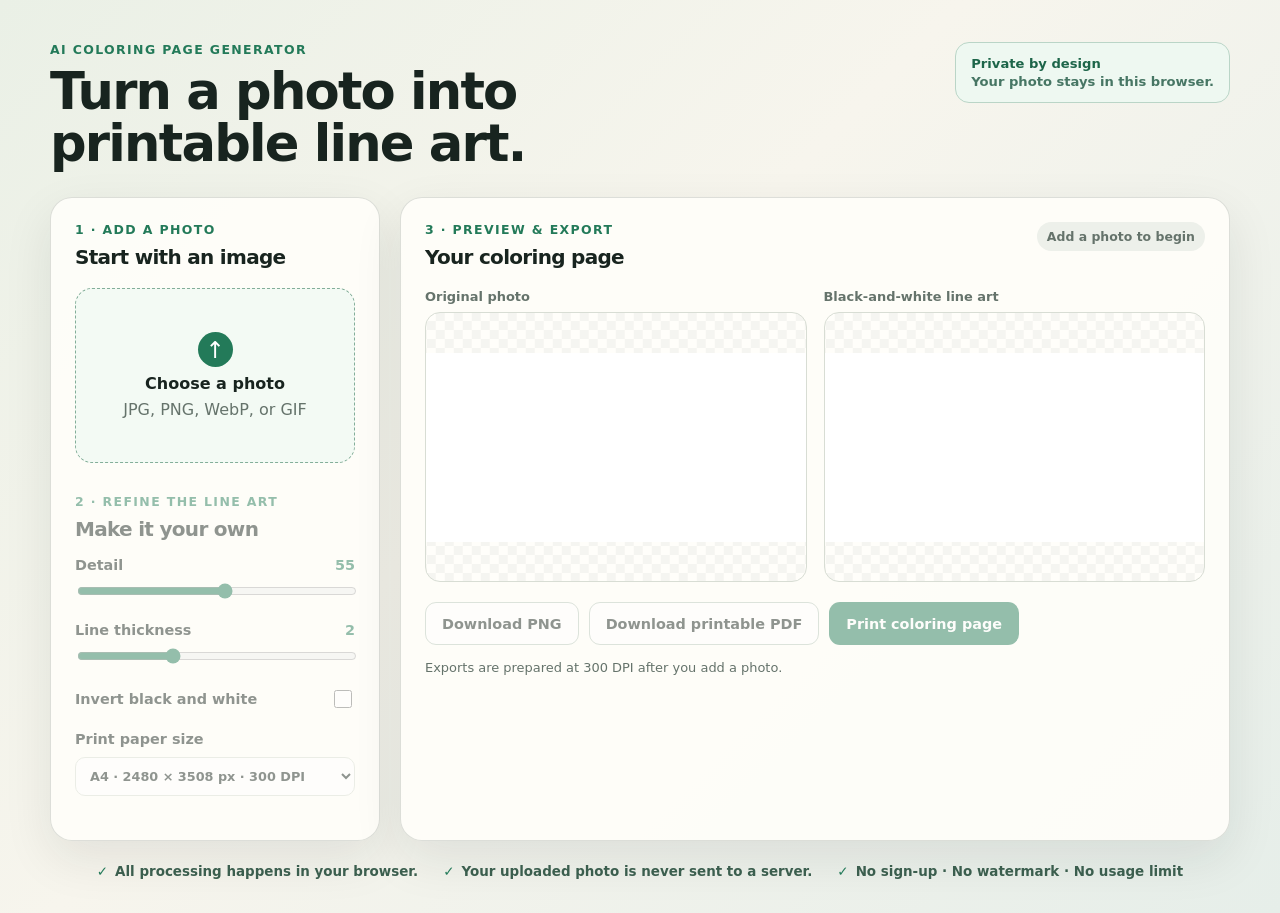
==== index.html @ 428c90bd "Add AI coloring page generator (photo to printable line art)" ====
<!doctype html>
<html lang="en">
<head>
  <meta charset="utf-8">
  <meta name="viewport" content="width=device-width, initial-scale=1">
  <meta name="description" content="AI Coloring Page Generator: turn a photo into printable black-and-white line art in your browser.">
  <title>AI Coloring Page Generator</title>
  <link rel="stylesheet" href="styles.css">
</head>
<body>
  <main class="app-shell">
    <header class="topbar">
      <div>
        <p class="eyebrow">AI Coloring Page Generator</p>
        <h1>Turn a photo into printable line art.</h1>
      </div>
      <p class="privacy-badge">Private by design<br><span>Your photo stays in this browser.</span></p>
    </header>

    <section class="workspace" aria-label="AI coloring page generator">
      <section class="panel controls-panel">
        <div class="panel-heading">
          <p class="step">1 · Add a photo</p>
          <h2>Start with an image</h2>
        </div>
        <label id="dropzone" class="dropzone" for="file-input">
          <input id="file-input" type="file" accept="image/jpeg,image/png,image/webp,image/gif" hidden>
          <span class="upload-icon" aria-hidden="true">↑</span>
          <strong>Choose a photo</strong>
          <span>JPG, PNG, WebP, or GIF</span>
        </label>

        <div id="controls" class="controls is-disabled" aria-disabled="true">
          <div class="panel-heading control-heading">
            <p class="step">2 · Refine the line art</p>
            <h2>Make it your own</h2>
          </div>
          <label class="range-row" for="detail">
            <span>Detail <output id="detail-value">55</output></span>
            <input id="detail" type="range" min="10" max="95" value="55">
          </label>
          <label class="range-row" for="thickness">
            <span>Line thickness <output id="thickness-value">2</output></span>
            <input id="thickness" type="range" min="1" max="4" value="2">
          </label>
          <label class="toggle-row" for="invert">
            <span>Invert black and white</span>
            <input id="invert" type="checkbox">
          </label>
          <label class="paper-row" for="paper-size">
            <span>Print paper size</span>
            <select id="paper-size">
              <option value="a4">A4 · 2480 × 3508 px · 300 DPI</option>
              <option value="letter">US Letter · 2550 × 3300 px · 300 DPI</option>
            </select>
          </label>
        </div>
      </section>

      <section class="panel preview-panel">
        <div class="preview-header">
          <div>
            <p class="step">3 · Preview & export</p>
            <h2>Your coloring page</h2>
          </div>
          <span id="status" class="status" role="status">Add a photo to begin</span>
        </div>
        <div class="canvases">
          <figure>
            <figcaption>Original photo</figcaption>
            <div class="canvas-frame"><canvas id="source-canvas" aria-label="Uploaded photo preview"></canvas><span id="source-empty">Your photo will appear here</span></div>
          </figure>
          <figure>
            <figcaption>Black-and-white line art</figcaption>
            <div class="canvas-frame"><canvas id="result-canvas" aria-label="Generated black-and-white line art preview"></canvas><span id="result-empty">Your line art will appear here</span></div>
          </figure>
        </div>
        <div id="exports" class="exports is-disabled" aria-disabled="true">
          <button id="download-png" class="button secondary" type="button">Download PNG</button>
          <button id="download-pdf" class="button secondary" type="button">Download printable PDF</button>
          <button id="print-page" class="button primary" type="button">Print coloring page</button>
        </div>
        <p id="export-note" class="export-note">Exports are prepared at 300 DPI after you add a photo.</p>
      </section>
    </section>

    <section class="trust-strip" aria-label="Privacy and access details">
      <span>All processing happens in your browser.</span>
      <span>Your uploaded photo is never sent to a server.</span>
      <span>No sign-up · No watermark · No usage limit</span>
    </section>
  </main>
  <script src="app.js"></script>
</body>
</html>
---- styles.css ----
:root { --ink:#18241f; --soft:#65736b; --paper:#f7f5ed; --white:#fffefa; --accent:#237a59; --line:#d8ddd4; --shadow:0 18px 50px rgba(21,38,29,.09); }
* { box-sizing:border-box; }
body { margin:0; color:var(--ink); background:linear-gradient(135deg,#eaf0e6,#f7f5ed 44%,#e6eee9); font-family:Inter,ui-sans-serif,system-ui,-apple-system,"Segoe UI",sans-serif; }
.app-shell { width:min(1180px,calc(100% - 32px)); margin:0 auto; padding:42px 0 34px; }
.topbar { display:flex; align-items:flex-start; justify-content:space-between; gap:24px; margin:0 0 28px; }
.eyebrow,.step { margin:0 0 8px; color:var(--accent); font-size:.78rem; font-weight:800; letter-spacing:.11em; text-transform:uppercase; }
h1,h2 { margin:0; letter-spacing:-.035em; } h1 { max-width:700px; font-size:clamp(2rem,4vw,3.65rem); line-height:1.02; } h2 { font-size:1.25rem; }
.privacy-badge { margin:0; padding:12px 15px; border:1px solid #bad5c7; border-radius:14px; background:#eef8f1; color:#1d6549; font-size:.82rem; font-weight:800; line-height:1.35; white-space:nowrap; } .privacy-badge span { color:#477664; font-weight:600; }
.workspace { display:grid; grid-template-columns:330px minmax(0,1fr); gap:20px; }
.panel { border:1px solid rgba(101,115,107,.22); border-radius:22px; background:rgba(255,254,250,.88); box-shadow:var(--shadow); }
.controls-panel { padding:24px; }.panel-heading { margin-bottom:19px; }.control-heading { margin:31px 0 16px; }
.dropzone { display:flex; min-height:175px; padding:22px; flex-direction:column; align-items:center; justify-content:center; gap:7px; border:1.5px dashed #83ae99; border-radius:17px; background:#f3faf4; color:var(--soft); text-align:center; cursor:pointer; transition:.16s ease; }.dropzone:hover,.dropzone.is-dragging { background:#e5f4e8; border-color:var(--accent); }.dropzone strong { color:var(--ink); }.upload-icon { width:35px; height:35px; display:grid; place-items:center; border-radius:50%; background:var(--accent); color:white; font-size:1.45rem; line-height:1; }
.controls.is-disabled,.exports.is-disabled { opacity:.48; pointer-events:none; }.range-row,.toggle-row,.paper-row { display:block; margin:0 0 20px; font-size:.9rem; font-weight:700; }.range-row span,.toggle-row,.paper-row span { display:flex; justify-content:space-between; align-items:center; gap:8px; }.range-row output { color:var(--accent); } input[type="range"] { width:100%; margin-top:10px; accent-color:var(--accent); } input[type="checkbox"] { width:18px; height:18px; accent-color:var(--accent); }.paper-row select { width:100%; margin-top:10px; padding:10px; border:1px solid var(--line); border-radius:10px; background:white; color:var(--ink); font:inherit; font-size:.8rem; }
.preview-panel { padding:24px; }.preview-header { display:flex; justify-content:space-between; gap:15px; align-items:flex-start; }.status { padding:7px 10px; border-radius:999px; background:#edf0ea; color:var(--soft); font-size:.78rem; font-weight:700; }.status.ready { background:#e3f3e7; color:#176345; }
.canvases { display:grid; grid-template-columns:1fr 1fr; gap:17px; margin:20px 0; } figure { margin:0; } figcaption { margin:0 0 8px; color:var(--soft); font-size:.81rem; font-weight:800; }.canvas-frame { position:relative; display:grid; min-height:270px; place-items:center; overflow:hidden; border:1px solid var(--line); border-radius:15px; background:repeating-conic-gradient(#f5f5f1 0 25%,#fffefa 0 50%) 50%/18px 18px; }.canvas-frame canvas { display:block; width:100%; height:auto; max-height:420px; object-fit:contain; background:white; }.canvas-frame span { position:absolute; color:#839087; font-size:.84rem; text-align:center; }.canvas-frame canvas:not([width="0"]) + span { display:none; }
.exports { display:flex; flex-wrap:wrap; gap:10px; }.button { min-height:43px; padding:0 16px; border:1px solid transparent; border-radius:11px; cursor:pointer; font:700 .9rem/1 Inter,ui-sans-serif,system-ui,sans-serif; }.button.primary { background:var(--accent); color:white; }.button.primary:hover { background:#145d42; }.button.secondary { border-color:#b8c7bc; background:white; color:var(--ink); }.export-note { margin:15px 0 0; color:var(--soft); font-size:.81rem; }
.trust-strip { display:flex; flex-wrap:wrap; justify-content:center; gap:10px 25px; margin:23px 0 0; color:#3b5e4e; font-size:.84rem; font-weight:650; }.trust-strip span::before { content:"✓"; margin-right:7px; color:var(--accent); font-weight:900; }
@media (max-width:760px) { .app-shell { width:min(100% - 22px,620px); padding-top:25px; }.topbar,.workspace { display:block; }.privacy-badge { display:inline-block; margin-top:17px; }.controls-panel { margin-bottom:16px; }.canvases { grid-template-columns:1fr; }.canvas-frame { min-height:220px; }.preview-header { align-items:flex-end; }.status { max-width:150px; text-align:right; }.exports .button { width:100%; }.trust-strip { justify-content:flex-start; } }
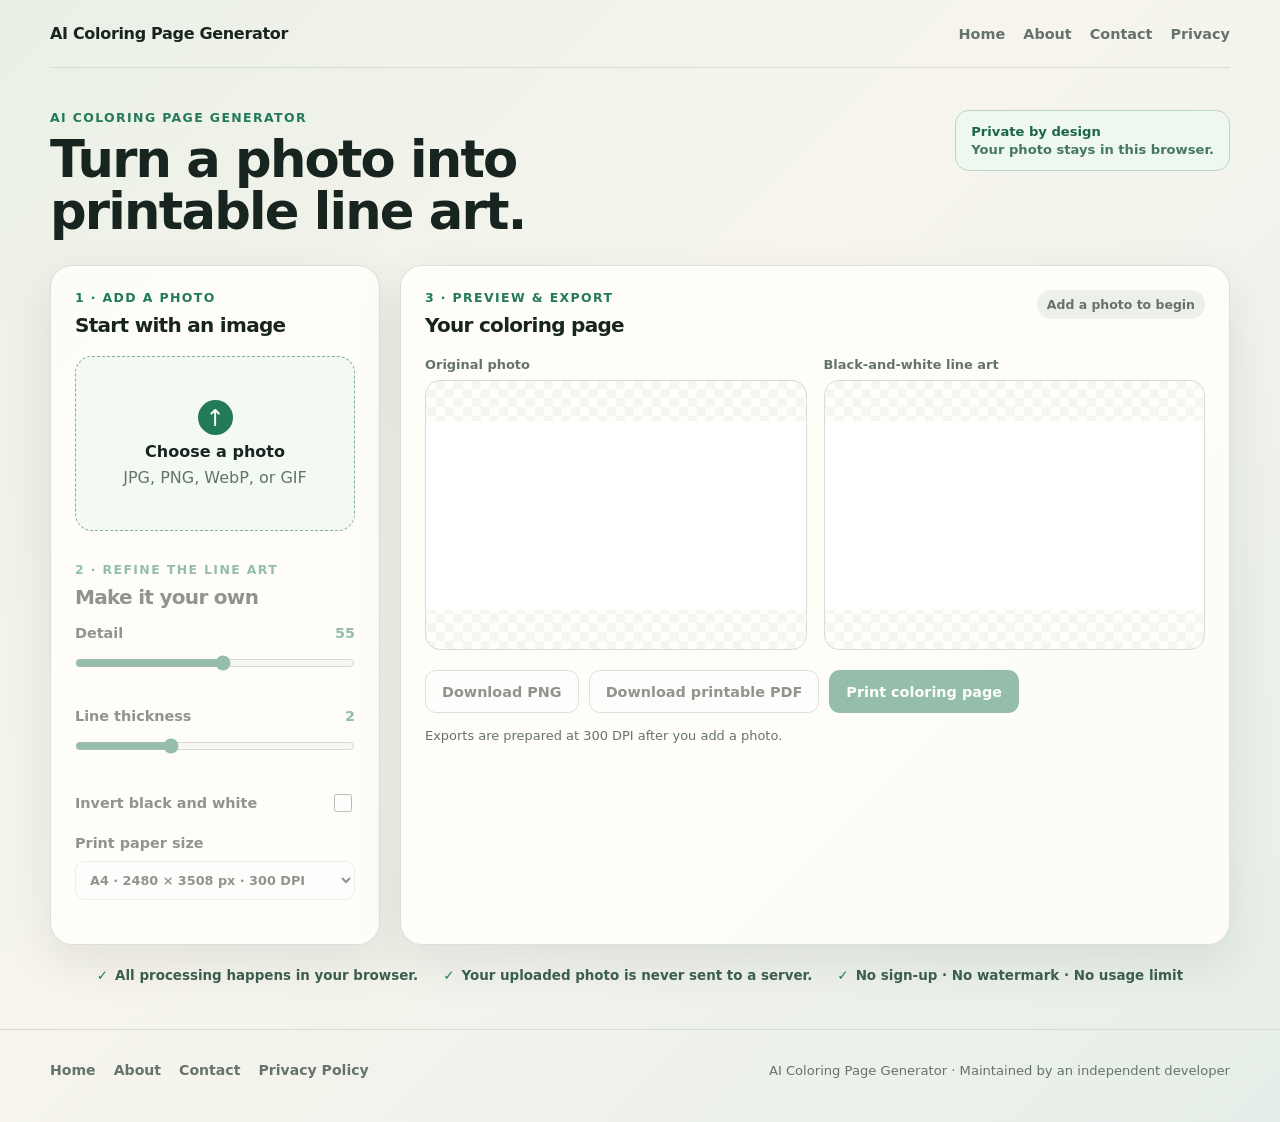
==== commit b97e5652: "Add About/Contact/Privacy pages, 404 page, site nav and footer - Add /about/, /contact/, /privacy/ s" ====
--- a/index.html
+++ b/index.html
@@ -5,9 +5,19 @@
   <meta name="viewport" content="width=device-width, initial-scale=1">
   <meta name="description" content="AI Coloring Page Generator: turn a photo into printable black-and-white line art in your browser.">
   <title>AI Coloring Page Generator</title>
-  <link rel="stylesheet" href="styles.css">
+  <link rel="stylesheet" href="/styles.css">
 </head>
 <body>
+  <nav class="site-nav" aria-label="Site navigation">
+    <a class="site-nav__brand" href="/">AI Coloring Page Generator</a>
+    <div class="site-nav__links">
+      <a href="/">Home</a>
+      <a href="/about/">About</a>
+      <a href="/contact/">Contact</a>
+      <a href="/privacy/">Privacy</a>
+    </div>
+  </nav>
+
   <main class="app-shell">
     <header class="topbar">
       <div>
@@ -60,7 +70,7 @@
       <section class="panel preview-panel">
         <div class="preview-header">
           <div>
-            <p class="step">3 · Preview & export</p>
+            <p class="step">3 · Preview &amp; export</p>
             <h2>Your coloring page</h2>
           </div>
           <span id="status" class="status" role="status">Add a photo to begin</span>
@@ -90,6 +100,18 @@
       <span>No sign-up · No watermark · No usage limit</span>
     </section>
   </main>
-  <script src="app.js"></script>
+
+  <footer class="site-footer">
+    <div class="site-footer__inner">
+      <nav class="site-footer__links" aria-label="Footer navigation">
+        <a href="/">Home</a>
+        <a href="/about/">About</a>
+        <a href="/contact/">Contact</a>
+        <a href="/privacy/">Privacy Policy</a>
+      </nav>
+      <p class="site-footer__note">AI Coloring Page Generator · Maintained by an independent developer</p>
+    </div>
+  </footer>
+  <script src="/app.js"></script>
 </body>
 </html>
--- a/styles.css
+++ b/styles.css
@@ -16,3 +16,27 @@
 .exports { display:flex; flex-wrap:wrap; gap:10px; }.button { min-height:43px; padding:0 16px; border:1px solid transparent; border-radius:11px; cursor:pointer; font:700 .9rem/1 Inter,ui-sans-serif,system-ui,sans-serif; }.button.primary { background:var(--accent); color:white; }.button.primary:hover { background:#145d42; }.button.secondary { border-color:#b8c7bc; background:white; color:var(--ink); }.export-note { margin:15px 0 0; color:var(--soft); font-size:.81rem; }
 .trust-strip { display:flex; flex-wrap:wrap; justify-content:center; gap:10px 25px; margin:23px 0 0; color:#3b5e4e; font-size:.84rem; font-weight:650; }.trust-strip span::before { content:"✓"; margin-right:7px; color:var(--accent); font-weight:900; }
 @media (max-width:760px) { .app-shell { width:min(100% - 22px,620px); padding-top:25px; }.topbar,.workspace { display:block; }.privacy-badge { display:inline-block; margin-top:17px; }.controls-panel { margin-bottom:16px; }.canvases { grid-template-columns:1fr; }.canvas-frame { min-height:220px; }.preview-header { align-items:flex-end; }.status { max-width:150px; text-align:right; }.exports .button { width:100%; }.trust-strip { justify-content:flex-start; } }
+
+/* --- 导航 / 页脚 / 内容页（自检补齐时新增） --- */
+.site-nav { display:flex; align-items:center; justify-content:space-between; flex-wrap:wrap; gap:10px 20px; width:min(1180px,calc(100% - 32px)); margin:0 auto; padding:14px 0; border-bottom:1px solid var(--line); }
+.site-nav__brand { color:var(--ink); font-weight:800; letter-spacing:-.02em; text-decoration:none; display:inline-block; padding:10px 0; }
+.site-nav__links { display:flex; flex-wrap:wrap; gap:4px 18px; }
+.site-nav__links a { padding:10px 0; color:var(--soft); font-size:.9rem; font-weight:700; text-decoration:none; }
+.site-nav__links a:hover { color:var(--accent); }
+.site-footer { margin-top:12px; padding:22px 0 34px; border-top:1px solid var(--line); }
+.site-footer__inner { display:flex; align-items:center; justify-content:space-between; flex-wrap:wrap; gap:12px 20px; width:min(1180px,calc(100% - 32px)); margin:0 auto; }
+.site-footer__links { display:flex; flex-wrap:wrap; gap:4px 18px; }
+.site-footer__links a { padding:10px 0; color:var(--soft); font-size:.88rem; font-weight:700; text-decoration:none; }
+.site-footer__links a:hover { color:var(--accent); }
+.site-footer__note { margin:0; color:var(--soft); font-size:.82rem; }
+.content-page { width:min(780px,calc(100% - 32px)); margin:0 auto; padding:40px 0 10px; }
+.content-card { padding:32px; border:1px solid rgba(101,115,107,.22); border-radius:22px; background:rgba(255,254,250,.9); box-shadow:var(--shadow); }
+.content-page h1 { font-size:clamp(1.7rem,3.4vw,2.4rem); }
+.content-page .updated { margin:10px 0 0; color:var(--soft); font-size:.83rem; }
+.content-page h2 { margin:30px 0 10px; font-size:1.1rem; }
+.content-page p, .content-page li { color:#33443c; font-size:.96rem; line-height:1.75; }
+.content-page ul { padding-left:20px; }
+.content-page a { color:var(--accent); }
+/* 滑块触控区放大到 44px（原 16px，手指点着偏小） */
+input[type="range"] { height:44px; margin:0; }
+@media (max-width:760px) { .site-nav { width:min(100% - 22px,620px); padding:12px 0; }.site-nav__links { gap:0 14px; }.site-footer__inner { width:min(100% - 22px,620px); }.content-page { width:min(100% - 22px,620px); padding-top:24px; }.content-card { padding:24px; } }
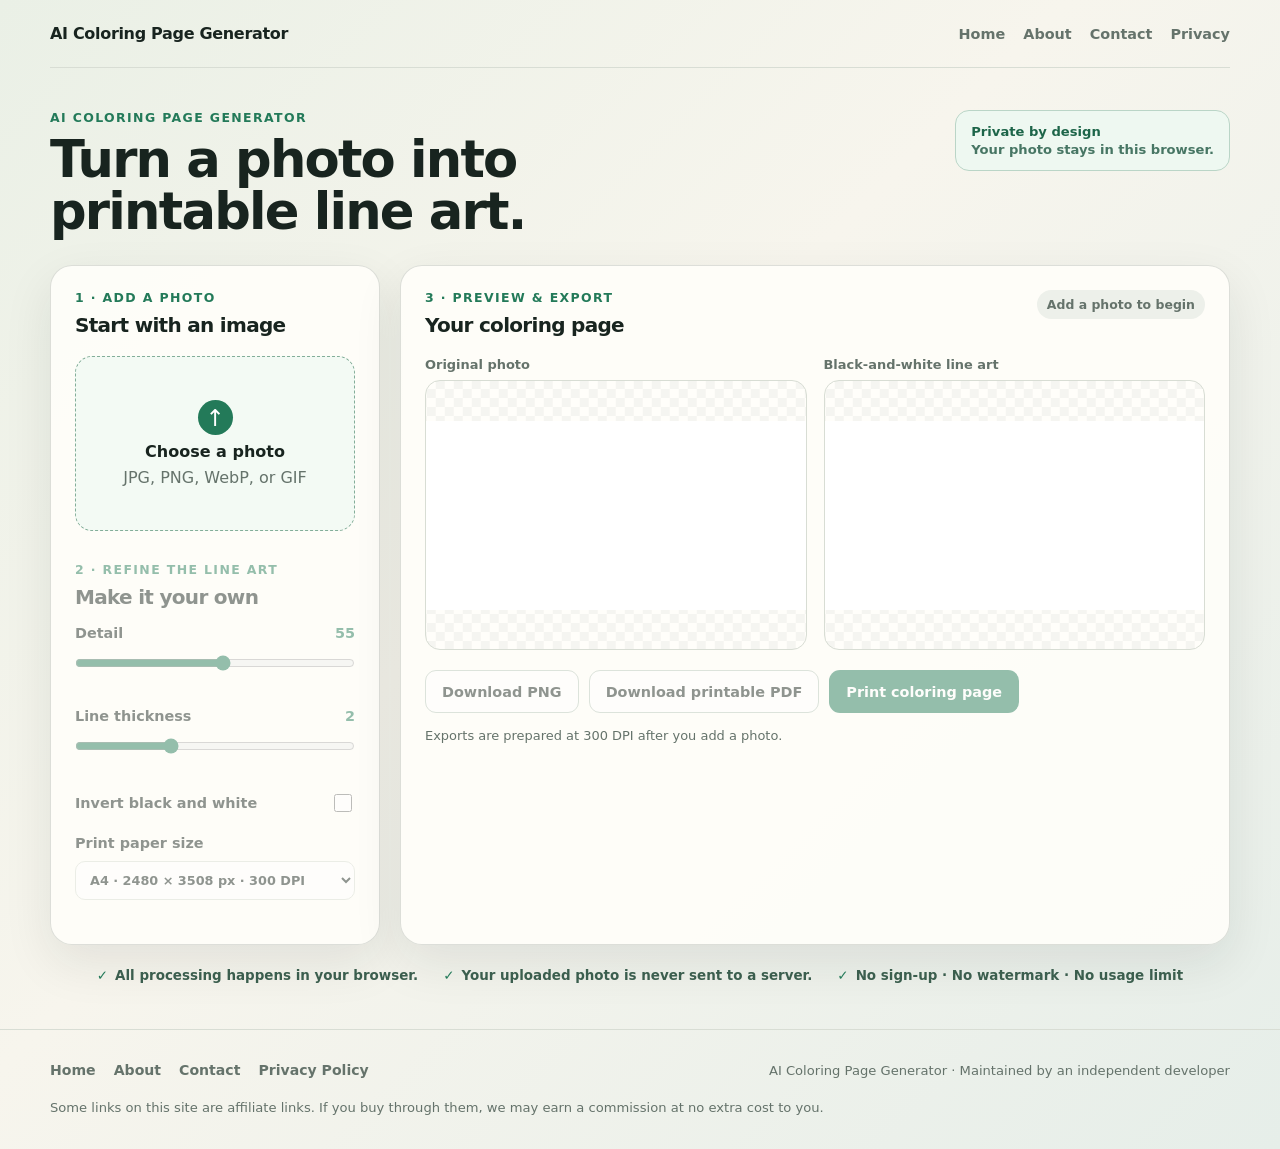
==== commit dadbb06f: "Add affiliate disclosure to site-wide footer - New footer template at _src/footer.html (single sourc" ====
--- a/index.html
+++ b/index.html
@@ -110,6 +110,7 @@
         <a href="/privacy/">Privacy Policy</a>
       </nav>
       <p class="site-footer__note">AI Coloring Page Generator · Maintained by an independent developer</p>
+      <p class="site-footer__disclosure">Some links on this site are affiliate links. If you buy through them, we may earn a commission at no extra cost to you.</p>
     </div>
   </footer>
   <script src="/app.js"></script>
--- a/styles.css
+++ b/styles.css
@@ -29,6 +29,7 @@
 .site-footer__links a { padding:10px 0; color:var(--soft); font-size:.88rem; font-weight:700; text-decoration:none; }
 .site-footer__links a:hover { color:var(--accent); }
 .site-footer__note { margin:0; color:var(--soft); font-size:.82rem; }
+.site-footer__disclosure { flex:1 0 100%; margin:0; color:var(--soft); font-size:.82rem; }
 .content-page { width:min(780px,calc(100% - 32px)); margin:0 auto; padding:40px 0 10px; }
 .content-card { padding:32px; border:1px solid rgba(101,115,107,.22); border-radius:22px; background:rgba(255,254,250,.9); box-shadow:var(--shadow); }
 .content-page h1 { font-size:clamp(1.7rem,3.4vw,2.4rem); }
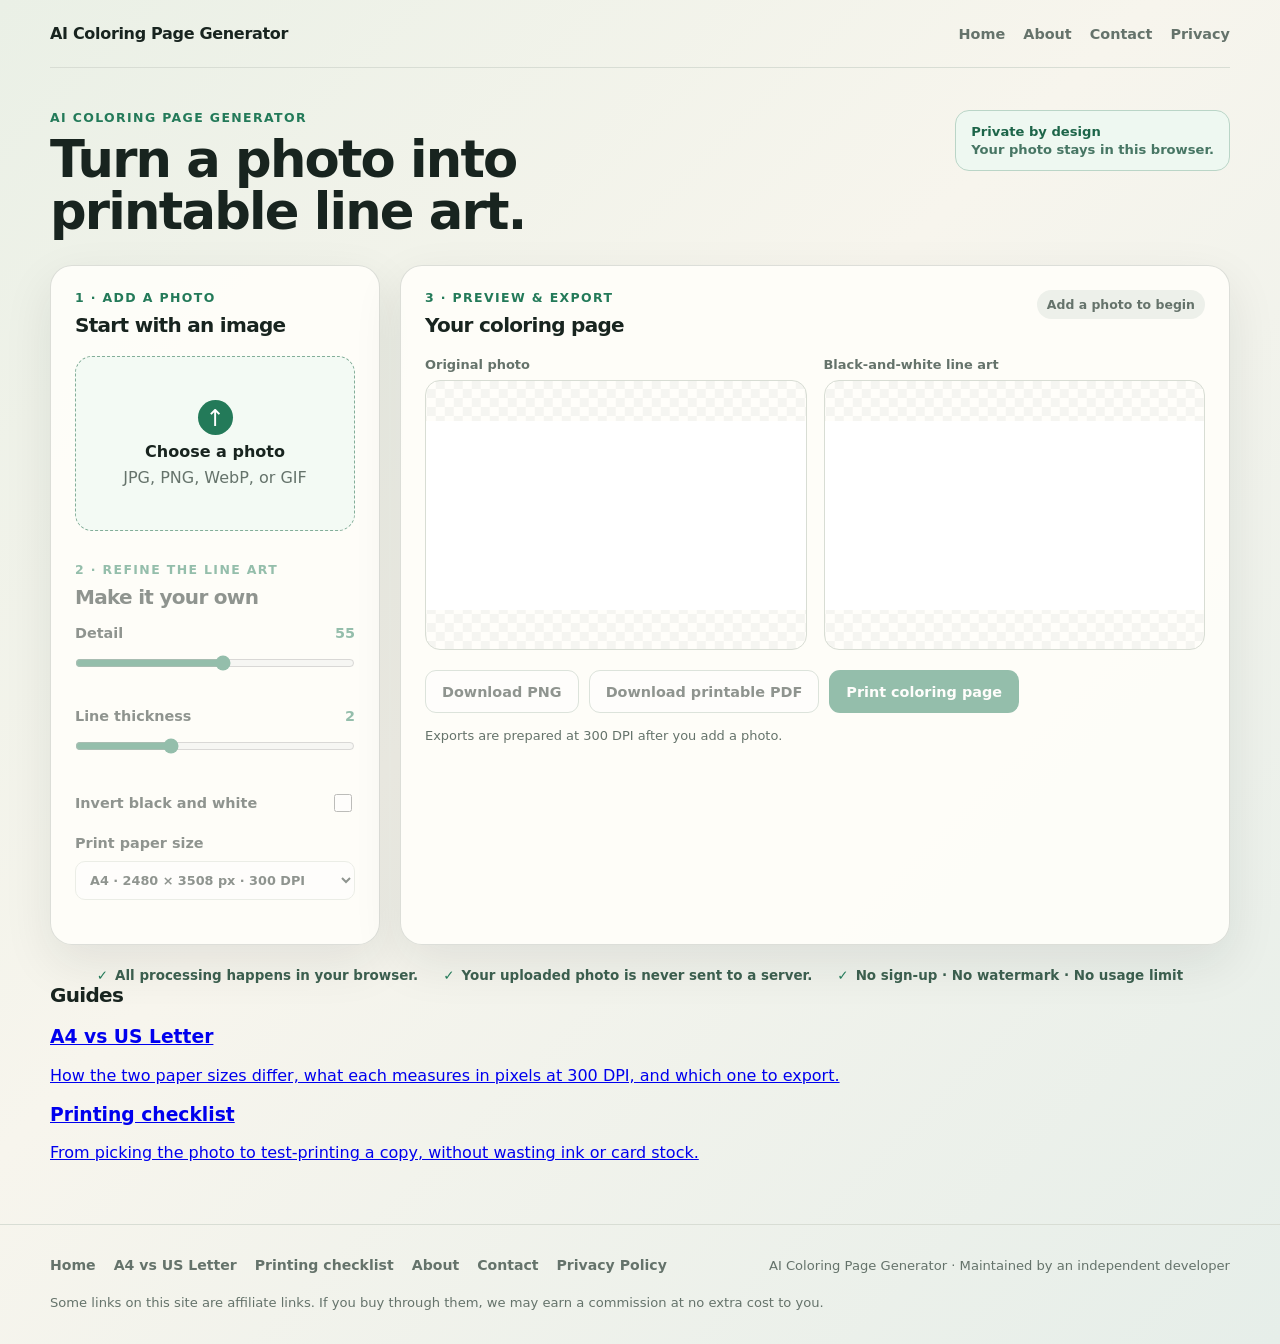
==== commit 04e0fd78: "Home: add a Guides section linking the two new guide pages" ====
--- a/index.html
+++ b/index.html
@@ -99,12 +99,28 @@
       <span>Your uploaded photo is never sent to a server.</span>
       <span>No sign-up · No watermark · No usage limit</span>
     </section>
+
+    <section class="guides" aria-labelledby="guides-heading">
+      <h2 id="guides-heading">Guides</h2>
+      <div class="guides__grid">
+        <a class="guide-card" href="/a4-vs-us-letter/">
+          <h3>A4 vs US Letter</h3>
+          <p>How the two paper sizes differ, what each measures in pixels at 300 DPI, and which one to export.</p>
+        </a>
+        <a class="guide-card" href="/printable-coloring-page-checklist/">
+          <h3>Printing checklist</h3>
+          <p>From picking the photo to test-printing a copy, without wasting ink or card stock.</p>
+        </a>
+      </div>
+    </section>
   </main>
 
   <footer class="site-footer">
     <div class="site-footer__inner">
       <nav class="site-footer__links" aria-label="Footer navigation">
         <a href="/">Home</a>
+        <a href="/a4-vs-us-letter/">A4 vs US Letter</a>
+        <a href="/printable-coloring-page-checklist/">Printing checklist</a>
         <a href="/about/">About</a>
         <a href="/contact/">Contact</a>
         <a href="/privacy/">Privacy Policy</a>
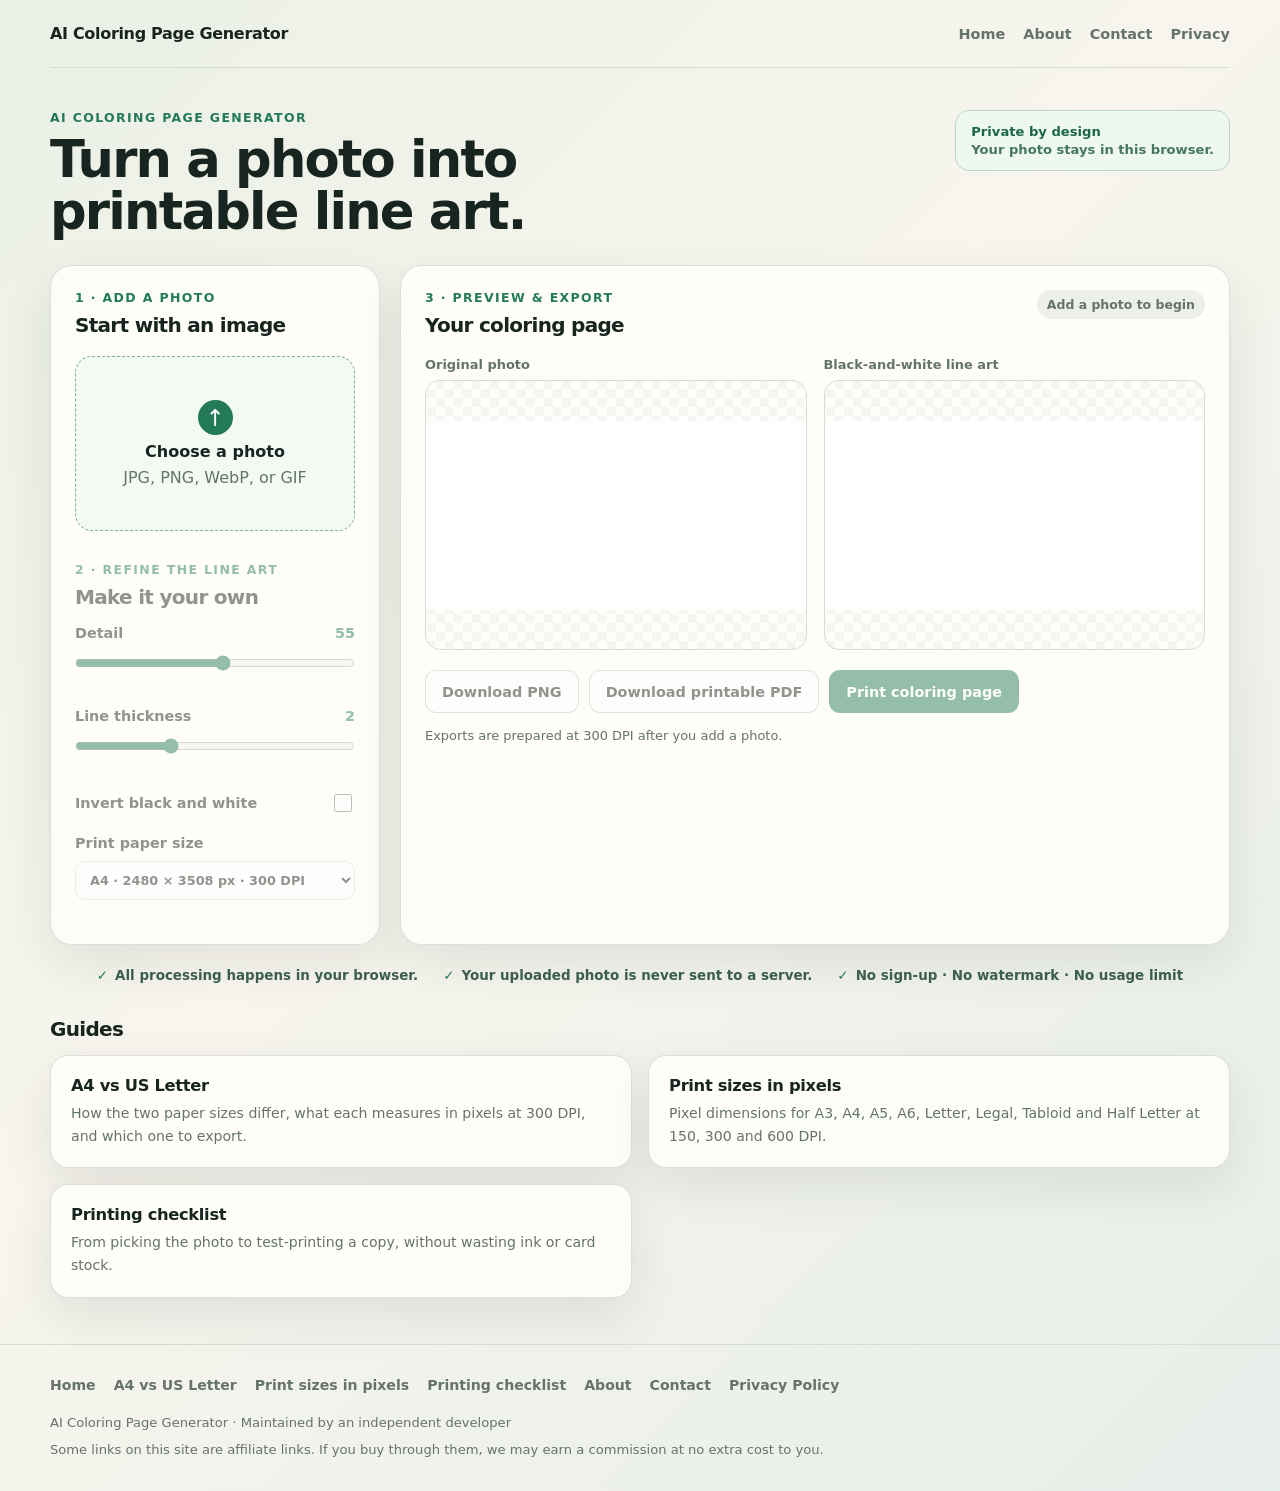
==== commit 92a43a77: "Home: add a Guides section linking the two new guide pages" ====
--- a/index.html
+++ b/index.html
@@ -107,6 +107,10 @@
           <h3>A4 vs US Letter</h3>
           <p>How the two paper sizes differ, what each measures in pixels at 300 DPI, and which one to export.</p>
         </a>
+        <a class="guide-card" href="/print-sizes/">
+          <h3>Print sizes in pixels</h3>
+          <p>Pixel dimensions for A3, A4, A5, A6, Letter, Legal, Tabloid and Half Letter at 150, 300 and 600 DPI.</p>
+        </a>
         <a class="guide-card" href="/printable-coloring-page-checklist/">
           <h3>Printing checklist</h3>
           <p>From picking the photo to test-printing a copy, without wasting ink or card stock.</p>
@@ -120,6 +124,7 @@
       <nav class="site-footer__links" aria-label="Footer navigation">
         <a href="/">Home</a>
         <a href="/a4-vs-us-letter/">A4 vs US Letter</a>
+        <a href="/print-sizes/">Print sizes in pixels</a>
         <a href="/printable-coloring-page-checklist/">Printing checklist</a>
         <a href="/about/">About</a>
         <a href="/contact/">Contact</a>
--- a/styles.css
+++ b/styles.css
@@ -15,7 +15,15 @@
 .canvases { display:grid; grid-template-columns:1fr 1fr; gap:17px; margin:20px 0; } figure { margin:0; } figcaption { margin:0 0 8px; color:var(--soft); font-size:.81rem; font-weight:800; }.canvas-frame { position:relative; display:grid; min-height:270px; place-items:center; overflow:hidden; border:1px solid var(--line); border-radius:15px; background:repeating-conic-gradient(#f5f5f1 0 25%,#fffefa 0 50%) 50%/18px 18px; }.canvas-frame canvas { display:block; width:100%; height:auto; max-height:420px; object-fit:contain; background:white; }.canvas-frame span { position:absolute; color:#839087; font-size:.84rem; text-align:center; }.canvas-frame canvas:not([width="0"]) + span { display:none; }
 .exports { display:flex; flex-wrap:wrap; gap:10px; }.button { min-height:43px; padding:0 16px; border:1px solid transparent; border-radius:11px; cursor:pointer; font:700 .9rem/1 Inter,ui-sans-serif,system-ui,sans-serif; }.button.primary { background:var(--accent); color:white; }.button.primary:hover { background:#145d42; }.button.secondary { border-color:#b8c7bc; background:white; color:var(--ink); }.export-note { margin:15px 0 0; color:var(--soft); font-size:.81rem; }
 .trust-strip { display:flex; flex-wrap:wrap; justify-content:center; gap:10px 25px; margin:23px 0 0; color:#3b5e4e; font-size:.84rem; font-weight:650; }.trust-strip span::before { content:"✓"; margin-right:7px; color:var(--accent); font-weight:900; }
-@media (max-width:760px) { .app-shell { width:min(100% - 22px,620px); padding-top:25px; }.topbar,.workspace { display:block; }.privacy-badge { display:inline-block; margin-top:17px; }.controls-panel { margin-bottom:16px; }.canvases { grid-template-columns:1fr; }.canvas-frame { min-height:220px; }.preview-header { align-items:flex-end; }.status { max-width:150px; text-align:right; }.exports .button { width:100%; }.trust-strip { justify-content:flex-start; } }
+/* 首页 Guides 区：给两个内容页一个正文内的入口（比页脚链接权重高） */
+.guides { margin:34px 0 0; }
+.guides h2 { margin:0 0 14px; font-size:1.25rem; }
+.guides__grid { display:grid; grid-template-columns:1fr 1fr; gap:16px; }
+.guide-card { display:block; padding:20px; border:1px solid rgba(101,115,107,.22); border-radius:18px; background:rgba(255,254,250,.88); box-shadow:var(--shadow); text-decoration:none; transition:.16s ease; }
+.guide-card:hover { border-color:var(--accent); }
+.guide-card h3 { margin:0 0 7px; color:var(--ink); font-size:1.02rem; letter-spacing:-.02em; }
+.guide-card p { margin:0; color:var(--soft); font-size:.88rem; line-height:1.6; }
+@media (max-width:760px) { .app-shell { width:min(100% - 22px,620px); padding-top:25px; }.topbar,.workspace { display:block; }.privacy-badge { display:inline-block; margin-top:17px; }.controls-panel { margin-bottom:16px; }.canvases { grid-template-columns:1fr; }.canvas-frame { min-height:220px; }.preview-header { align-items:flex-end; }.status { max-width:150px; text-align:right; }.exports .button { width:100%; }.trust-strip { justify-content:flex-start; }.guides__grid { grid-template-columns:1fr; } }
 
 /* --- 导航 / 页脚 / 内容页（自检补齐时新增） --- */
 .site-nav { display:flex; align-items:center; justify-content:space-between; flex-wrap:wrap; gap:10px 20px; width:min(1180px,calc(100% - 32px)); margin:0 auto; padding:14px 0; border-bottom:1px solid var(--line); }
@@ -38,6 +46,18 @@
 .content-page p, .content-page li { color:#33443c; font-size:.96rem; line-height:1.75; }
 .content-page ul { padding-left:20px; }
 .content-page a { color:var(--accent); }
+/* 内容页里的表格（A4 vs US Letter 等）：窄屏靠 .table-wrap 横向滚动，不撑破卡片 */
+.table-wrap { margin:14px 0 18px; overflow-x:auto; }
+.content-page table { width:100%; border-collapse:collapse; font-size:.9rem; }
+.content-page th, .content-page td { padding:9px 12px; border-bottom:1px solid var(--line); text-align:left; vertical-align:top; }
+.content-page thead th { border-bottom:2px solid #c3cec6; color:var(--ink); font-weight:800; white-space:nowrap; }
+.content-page tbody th { color:var(--soft); font-weight:700; white-space:nowrap; }
+.content-page tbody tr:last-child th, .content-page tbody tr:last-child td { border-bottom:0; }
+.content-page code { padding:1px 5px; border-radius:5px; background:#eef2ec; color:#2b4a3c; font-size:.86em; }
+/* 勾选清单：原文是 markdown 的 - [ ]，这里渲染成方框 */
+.content-page ul.checklist { padding-left:0; list-style:none; }
+.content-page ul.checklist li { position:relative; margin:0 0 9px; padding-left:27px; }
+.content-page ul.checklist li::before { content:""; position:absolute; left:0; top:.42em; width:14px; height:14px; border:1.5px solid #9fb3a6; border-radius:4px; background:var(--white); }
 /* 滑块触控区放大到 44px（原 16px，手指点着偏小） */
 input[type="range"] { height:44px; margin:0; }
 @media (max-width:760px) { .site-nav { width:min(100% - 22px,620px); padding:12px 0; }.site-nav__links { gap:0 14px; }.site-footer__inner { width:min(100% - 22px,620px); }.content-page { width:min(100% - 22px,620px); padding-top:24px; }.content-card { padding:24px; } }
